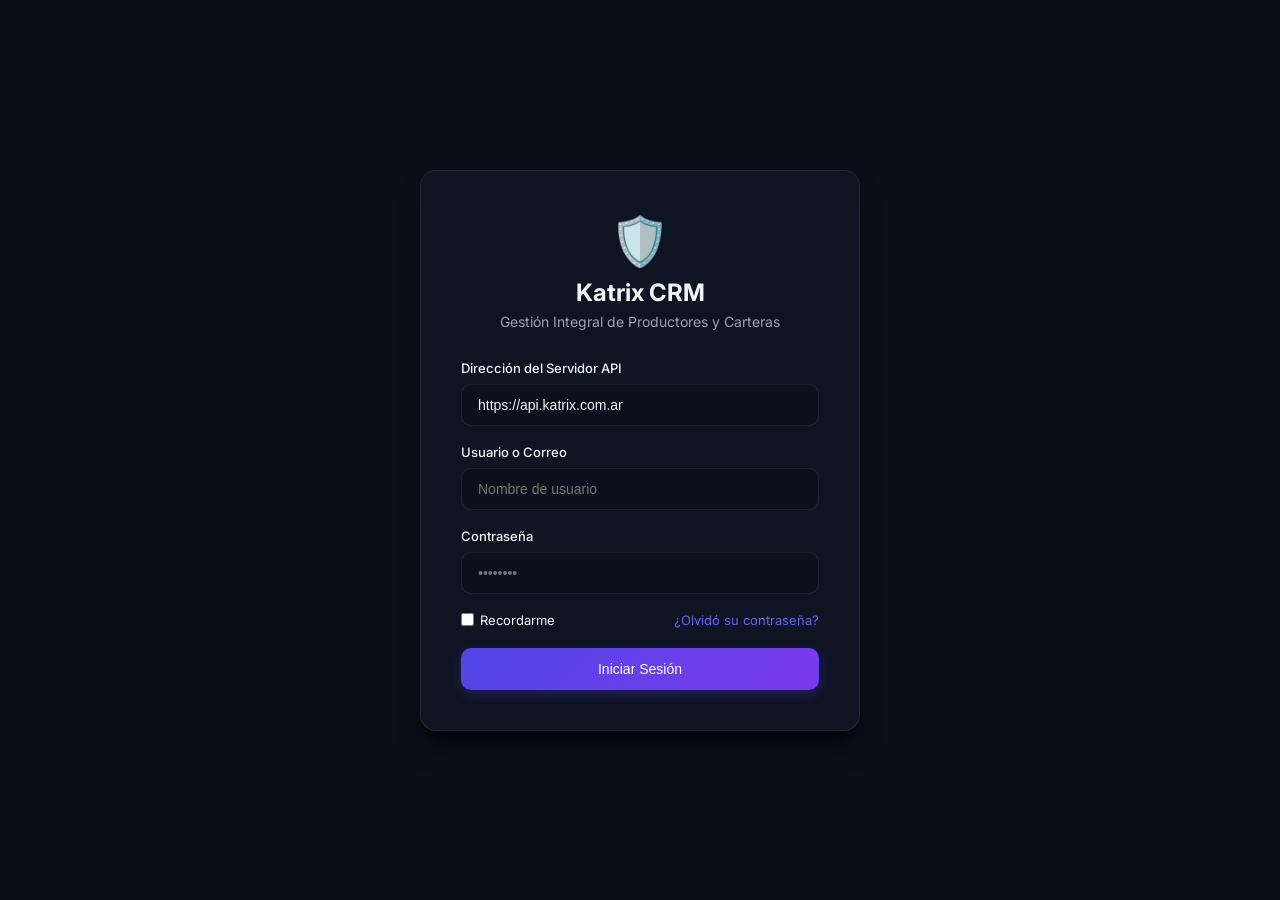
==== desktop-tauri/src/index.html @ 0bf295af "feat: migrate to Tauri v2 and fix select rendering and maintenance routes" ====
<!DOCTYPE html>
<html lang="es" data-theme="dark">
<head>
  <meta charset="UTF-8">
  <meta name="viewport" content="width=device-width, initial-scale=1.0">
  <title>Katrix ERP — CRM Seguros</title>
  <link rel="preconnect" href="https://fonts.googleapis.com">
  <link rel="preconnect" href="https://fonts.gstatic.com" crossorigin>
  <link href="https://fonts.googleapis.com/css2?family=Inter:wght@400;500;600;700&display=swap" rel="stylesheet">
  <script src="https://cdn.jsdelivr.net/npm/chart.js"></script>
  <link rel="stylesheet" href="style.css">
</head>
<body>

  <!-- Offline status bar -->
  <div id="offlineBar" class="offline-bar">
    ⚠️ Modo Offline Activo — Usando datos almacenados localmente.
  </div>

  <!-- Login Screen Overlay -->
  <div id="loginScreen" class="login-overlay">
    <div class="login-card">
      <div class="login-logo">🛡️</div>
      <h2 class="login-title">Katrix CRM</h2>
      <p class="login-subtitle">Gestión Integral de Productores y Carteras</p>
      
      <div class="form-group">
        <label>Dirección del Servidor API</label>
        <input type="text" id="apiBase" class="input-control" value="https://api.katrix.com.ar" placeholder="https://api.katrix.com.ar">
      </div>
      
      <div class="form-group">
        <label>Usuario o Correo</label>
        <input type="text" id="loginUser" class="input-control" placeholder="Nombre de usuario" autocomplete="username">
      </div>
      
      <div class="form-group">
        <label>Contraseña</label>
        <input type="password" id="loginPass" class="input-control" placeholder="••••••••" autocomplete="current-password">
      </div>
      
      <div style="margin-bottom: 20px; display: flex; justify-content: space-between; align-items: center; font-size: 13px;">
        <label style="display:flex; align-items:center; gap:6px; cursor:pointer;">
          <input type="checkbox" id="chkRememberMe"> Recordarme
        </label>
        <a href="#" id="btnForgotPassword" style="color:var(--accent-color); text-decoration:none;">¿Olvidó su contraseña?</a>
      </div>

      <button id="btnLogin" class="btn btn-primary" style="width: 100%;">Iniciar Sesión</button>
      <button id="btnBioLogin" class="btn btn-ghost" style="width: 100%; margin-top: 10px; display: none;">👤 Ingresar con Biometría</button>
      <div id="loginError" style="color:var(--danger-color); font-size:13px; margin-top:12px; display:none; background:var(--danger-bg); padding:10px; border-radius:var(--radius-sm);"></div>
    </div>
  </div>

  <!-- Main Application Container -->
  <div id="appContainer" class="app-container" style="display: none;">
    
    <!-- Navigation Sidebar -->
    <aside class="sidebar">
      <div class="brand">
        <div class="brand-icon">K</div>
        <div class="brand-name">Katrix CRM</div>
      </div>
      
      <nav class="nav-menu">
        <li class="nav-item active" data-view="viewSearch">
          <a href="#"><span class="nav-icon">🔍</span> Buscador PAS</a>
        </li>
        <li class="nav-item" data-view="viewCartera">
          <a href="#"><span class="nav-icon">📁</span> Cartera & Pólizas</a>
        </li>
        <li class="nav-item" data-view="viewMetrics">
          <a href="#"><span class="nav-icon">📊</span> Métricas & KPI</a>
        </li>
        <li class="nav-item" data-view="viewCommercial">
          <a href="#"><span class="nav-icon">📅</span> Plan Comercial</a>
        </li>
        <li class="nav-item" data-view="viewAdmin">
          <a href="#"><span class="nav-icon">⚙️</span> Administración</a>
        </li>
        <li class="nav-item" data-view="viewLicense">
          <a href="#"><span class="nav-icon">🔑</span> Licencia</a>
        </li>
      </nav>
      
      <div class="sidebar-footer">
        <button id="btnThemeToggle" class="btn btn-ghost btn-sm" style="width: 100%;">🌓 Alternar Tema</button>
        <div class="user-profile-summary">
          <div id="userAvatar" class="user-avatar">U</div>
          <div class="user-details">
            <span id="userNameSummary" class="user-name">Usuario</span>
            <span id="userRoleSummary" class="user-role">Agente</span>
          </div>
          <button id="btnLogout" class="btn btn-ghost btn-sm" style="margin-left: auto; padding: 6px;">🚪</button>
        </div>
      </div>
    </aside>

    <!-- Main Content Panel -->
    <main class="main-content">
      
      <!-- VIEW: BUSCADOR PAS -->
      <section id="viewSearch" class="page-view active">
        <div class="view-header">
          <div class="view-title">
            <h1>Buscador de Productores Asesores de Seguros</h1>
            <p>Búsquedas en base de datos local y consultas en tiempo real a la SSN.</p>
          </div>
          <button id="btnTriggerSSNSearch" class="btn btn-primary">🔍 Consultar SSN</button>
        </div>

        <div class="panel-card">
          <div class="search-controls">
            <input type="text" id="searchQuery" class="input-control" placeholder="Buscar por Nombre, Matrícula o Documento...">
            <select id="searchProvincia" class="input-control">
              <option value="">Todas las provincias</option>
              <option value="BUENOS AIRES">Buenos Aires</option>
              <option value="CAPITAL FEDERAL">Capital Federal</option>
              <option value="CORDOBA">Córdoba</option>
              <option value="SANTA FE">Santa Fe</option>
              <option value="MENDOZA">Mendoza</option>
            </select>
            <select id="searchEstado" class="input-control">
              <option value="">Todos los estados</option>
              <option value="Activo">Activo</option>
              <option value="Suspendido">Suspendido</option>
              <option value="Sin Contactar">Sin Contactar</option>
            </select>
            <button id="btnSearch" class="btn btn-primary">Buscar</button>
          </div>
        </div>

        <div class="panel-card">
          <div class="table-responsive">
            <table class="custom-table">
              <thead>
                <tr>
                  <th>Matrícula</th>
                  <th>Nombre Completo</th>
                  <th>Provincia</th>
                  <th>Localidad</th>
                  <th>Estado</th>
                  <th>Acciones</th>
                </tr>
              </thead>
              <tbody id="searchTableBody">
                <!-- Se rellena dinámicamente -->
              </tbody>
            </table>
          </div>
          
          <div class="pagination-container">
            <span id="searchPaginationInfo" style="font-size:13px; color:var(--text-muted);">Página 1 de 1</span>
            <div class="d-flex gap-10">
              <button id="btnPrevPage" class="page-btn" disabled>Anterior</button>
              <button id="btnNextPage" class="page-btn" disabled>Siguiente</button>
            </div>
          </div>
        </div>
      </section>

      <!-- VIEW: CARTERA & POLIZAS -->
      <section id="viewCartera" class="page-view">
        <div class="view-header">
          <div class="view-title">
            <h1>Cartera de Clientes & Pólizas</h1>
            <p>Monitoreo de pólizas emitidas, cobranzas y siniestros denunciados.</p>
          </div>
          <div class="d-flex gap-10">
            <button id="btnNewCliente" class="btn btn-secondary">+ Nuevo Cliente</button>
            <button id="btnNewPoliza" class="btn btn-primary">+ Nueva Póliza</button>
          </div>
        </div>

        <div class="stats-grid">
          <div class="stat-card">
            <div class="stat-icon">👥</div>
            <div class="stat-info">
              <span class="stat-label">Clientes Totales</span>
              <span id="statCarteraClientes" class="stat-value">0</span>
            </div>
          </div>
          <div class="stat-card">
            <div class="stat-icon">📄</div>
            <div class="stat-info">
              <span class="stat-label">Pólizas Activas</span>
              <span id="statCarteraPolizas" class="stat-value">0</span>
            </div>
          </div>
          <div class="stat-card">
            <div class="stat-icon">🔥</div>
            <div class="stat-info">
              <span class="stat-label">Siniestros Activos</span>
              <span id="statCarteraSiniestros" class="stat-value">0</span>
            </div>
          </div>
        </div>

        <div class="panel-card">
          <h3 class="mb-20">Listado de Pólizas Recientes</h3>
          <div class="table-responsive">
            <table class="custom-table">
              <thead>
                <tr>
                  <th>Nº Póliza</th>
                  <th>Cliente</th>
                  <th>Compañía</th>
                  <th>Ramo</th>
                  <th>Vence</th>
                  <th>Premio</th>
                  <th>Estado</th>
                </tr>
              </thead>
              <tbody id="carteraTableBody">
                <!-- Se rellena dinámicamente -->
              </tbody>
            </table>
          </div>
        </div>
      </section>

      <!-- VIEW: METRICAS & KPI -->
      <section id="viewMetrics" class="page-view">
        <div class="view-header">
          <div class="view-title">
            <h1>Métricas y Análisis de Rendimiento</h1>
            <p>Ratios de conversión, distribución de ramos y ranking de productores.</p>
          </div>
        </div>

        <div class="charts-grid">
          <div class="chart-card">
            <h3 class="mb-20">Distribución de Ramos de Seguro</h3>
            <canvas id="chartRamos" style="max-height: 280px;"></canvas>
          </div>
          <div class="chart-card">
            <h3 class="mb-20">Ranking de Productores Líderes</h3>
            <canvas id="chartProductores" style="max-height: 280px;"></canvas>
          </div>
        </div>

        <div class="panel-card">
          <h3>Métricas Generales ERP</h3>
          <div class="stats-grid mt-20" id="metricsErpContainer">
            <!-- Rellenado dinámicamente -->
          </div>
        </div>
      </section>

      <!-- VIEW: PLAN COMERCIAL -->
      <section id="viewCommercial" class="page-view">
        <div class="view-header">
          <div class="view-title">
            <h1>Plan Comercial y Visitas</h1>
            <p>Cronograma de actividades comerciales y visitas de fidelización.</p>
          </div>
          <button id="btnNewVisita" class="btn btn-primary">+ Programar Visita</button>
        </div>

        <div class="panel-card">
          <div class="table-responsive">
            <table class="custom-table">
              <thead>
                <tr>
                  <th>Productor / PAS</th>
                  <th>Fecha Programada</th>
                  <th>Propósito</th>
                  <th>Estado</th>
                  <th>Notas</th>
                  <th>Acciones</th>
                </tr>
              </thead>
              <tbody id="visitasTableBody">
                <!-- Se rellena dinámicamente -->
              </tbody>
            </table>
          </div>
        </div>
      </section>

      <!-- VIEW: ADMINISTRACION -->
      <section id="viewAdmin" class="page-view">
        <div class="view-header">
          <div class="view-title">
            <h1>Panel Administrativo</h1>
            <p>Configuración de usuarios, gestión de base de datos e importación de padrones.</p>
          </div>
        </div>

        <div class="charts-grid">
          <!-- User creation / list -->
          <div class="panel-card">
            <h3 class="mb-20">Usuarios del Sistema</h3>
            <div class="table-responsive mb-20">
              <table class="custom-table" style="font-size:12px;">
                <thead>
                  <tr>
                    <th>Usuario</th>
                    <th>Email</th>
                    <th>Rol</th>
                    <th>Acción</th>
                  </tr>
                </thead>
                <tbody id="adminUsersTableBody">
                  <!-- Se llena dinámicamente -->
                </tbody>
              </table>
            </div>
            
            <button id="btnCreateUser" class="btn btn-secondary btn-sm">+ Registrar Usuario</button>
          </div>

          <!-- DB tools & imports -->
          <div class="panel-card">
            <h3 class="mb-20">Acciones de Datos</h3>
            <div class="form-group">
              <label>Importar Padrón de Productores (Excel / CSV)</label>
              <input type="file" id="btnImportExcel" class="input-control" accept=".xlsx, .xls, .csv">
            </div>
            <div class="d-flex gap-10 mt-20">
              <button id="btnCleanDb" class="btn btn-danger btn-sm">Limpiar DB SQLite</button>
              <button id="btnBackupDb" class="btn btn-ghost btn-sm">Descargar Backup</button>
            </div>
          </div>
        </div>
      </section>

      <!-- VIEW: LICENCIA -->
      <section id="viewLicense" class="page-view">
        <div class="view-header">
          <div class="view-title">
            <h1>Estado del Licenciamiento</h1>
            <p>Detalles sobre la clave de activación de hardware y vencimiento.</p>
          </div>
        </div>

        <div class="panel-card" style="max-width: 600px;">
          <div class="form-group">
            <label>Clave de Licencia Actual</label>
            <input type="text" id="licenseKeyInput" class="input-control" readonly>
          </div>
          <div class="form-row">
            <div class="form-group">
              <label>Cliente</label>
              <input type="text" id="licenseClientInput" class="input-control" readonly>
            </div>
            <div class="form-group">
              <label>Fecha de Expiración</label>
              <input type="text" id="licenseExpirationInput" class="input-control" readonly>
            </div>
          </div>
          <div class="form-row">
            <div class="form-group">
              <label>Límite Dispositivos</label>
              <input type="text" id="licenseLimitInput" class="input-control" readonly>
            </div>
            <div class="form-group">
              <label>Estado en Servidor</label>
              <div id="licenseStatusBadge" style="margin-top:6px;">
                <span class="badge badge-success">Activa</span>
              </div>
            </div>
          </div>
          
          <button id="btnForceLicenseCheck" class="btn btn-primary mt-20">Refrescar Licencia Online</button>
        </div>
      </section>

    </main>
  </div>

  <!-- MODAL BACKDROP: CAPTCHA SOLVER -->
  <div id="modalCaptcha" class="modal-backdrop">
    <div class="modal-content" style="max-width: 400px;">
      <div class="modal-header">
        <h3 class="modal-title">Resolver CAPTCHA SSN</h3>
        <button class="modal-close" onclick="closeModal('modalCaptcha')">×</button>
      </div>
      <div class="text-center mb-20">
        <p style="font-size: 13px; color: var(--text-muted); margin-bottom: 12px;">Por favor, digite las letras de la imagen para realizar la consulta en la SSN.</p>
        <div id="captchaImgContainer" style="background:#fff; padding:10px; border-radius:var(--radius-md); display:inline-block; border:1px solid var(--border-color);">
          <img id="captchaImg" src="" alt="Cargando Captcha..." style="height: 60px; min-width: 150px; display:block;">
        </div>
        <button id="btnReloadCaptcha" class="btn btn-ghost btn-sm" style="margin-top:8px;">🔄 Recargar</button>
      </div>
      <div class="form-group">
        <label>Texto del Captcha</label>
        <input type="text" id="captchaText" class="input-control" placeholder="Ej. A8B3" style="text-align: center; font-size:18px; font-weight:700; text-transform:uppercase; letter-spacing:3px;">
      </div>
      <div class="modal-footer">
        <button class="btn btn-secondary" onclick="closeModal('modalCaptcha')">Cancelar</button>
        <button id="btnSubmitCaptcha" class="btn btn-primary">Resolver & Consultar</button>
      </div>
    </div>
  </div>

  <!-- MODAL BACKDROP: PRODUCER DETAIL -->
  <div id="modalProducerDetail" class="modal-backdrop">
    <div class="modal-content">
      <div class="modal-header">
        <h3 id="detailProducerName" class="modal-title">Ficha del Productor</h3>
        <button class="modal-close" onclick="closeModal('modalProducerDetail')">×</button>
      </div>
      
      <div class="form-row">
        <div class="form-group">
          <label>Matrícula</label>
          <input type="text" id="detailMatricula" class="input-control" readonly>
        </div>
        <div class="form-group">
          <label>Documento</label>
          <input type="text" id="detailDocumento" class="input-control" readonly>
        </div>
      </div>

      <div class="form-row">
        <div class="form-group">
          <label>Provincia</label>
          <input type="text" id="detailProvincia" class="input-control" readonly>
        </div>
        <div class="form-group">
          <label>Localidad</label>
          <input type="text" id="detailLocalidad" class="input-control" readonly>
        </div>
      </div>

      <div class="form-group">
        <label>Compañías Aseguradoras Vinculadas (Separadas por comas)</label>
        <input type="text" id="detailCompanias" class="input-control" placeholder="Sancor, Allianz, Rivadavia...">
      </div>

      <div class="form-group">
        <label>Estado de Gestión Comercial</label>
        <select id="detailEstadoGestion" class="input-control">
          <option value="Sin Contactar">Sin Contactar</option>
          <option value="Contactado">Contactado</option>
          <option value="Interesado">Interesado</option>
          <option value="Activo">Activo</option>
          <option value="Suspendido">Suspendido</option>
        </select>
      </div>

      <div class="form-group">
        <label>Notas de Contacto y Observaciones</label>
        <textarea id="detailObservaciones" class="input-control" rows="4" placeholder="Registrar llamadas, propuestas comerciales y correos..."></textarea>
      </div>

      <div class="modal-footer">
        <button class="btn btn-secondary" onclick="closeModal('modalProducerDetail')">Cerrar</button>
        <button id="btnSaveProducerChanges" class="btn btn-primary">Guardar Cambios</button>
      </div>
    </div>
  </div>

  <!-- MODAL BACKDROP: SCHEDULER VISITA -->
  <div id="modalVisitaForm" class="modal-backdrop">
    <div class="modal-content" style="max-width: 450px;">
      <div class="modal-header">
        <h3 class="modal-title">Programar Visita Comercial</h3>
        <button class="modal-close" onclick="closeModal('modalVisitaForm')">×</button>
      </div>
      
      <div class="form-group">
        <label>Nombre del Productor (PAS)</label>
        <input type="text" id="visitaPasNombre" class="input-control" placeholder="Nombre completo">
      </div>

      <div class="form-group">
        <label>Fecha de la Visita</label>
        <input type="date" id="visitaFecha" class="input-control">
      </div>

      <div class="form-group">
        <label>Propósito de la Visita</label>
        <input type="text" id="visitaProposito" class="input-control" placeholder="Ej. Presentar multitarificador">
      </div>

      <div class="form-group">
        <label>Notas Iniciales</label>
        <textarea id="visitaNotas" class="input-control" rows="3" placeholder="Detalles de la reunión..."></textarea>
      </div>

      <div class="modal-footer">
        <button class="btn btn-secondary" onclick="closeModal('modalVisitaForm')">Cancelar</button>
        <button id="btnSaveVisita" class="btn btn-primary">Guardar Programación</button>
      </div>
    </div>
  </div>

  <!-- MODAL BACKDROP: REGISTER USER -->
  <div id="modalUserForm" class="modal-backdrop">
    <div class="modal-content" style="max-width: 420px;">
      <div class="modal-header">
        <h3 class="modal-title">Crear Usuario del Sistema</h3>
        <button class="modal-close" onclick="closeModal('modalUserForm')">×</button>
      </div>

      <div class="form-group">
        <label>Nombre de Usuario</label>
        <input type="text" id="userFormUsername" class="input-control" placeholder="Ej. ricardopas">
      </div>

      <div class="form-group">
        <label>Correo Electrónico</label>
        <input type="email" id="userFormEmail" class="input-control" placeholder="correo@empresa.com">
      </div>

      <div class="form-group">
        <label>Contraseña</label>
        <input type="password" id="userFormPassword" class="input-control" placeholder="••••••••">
      </div>

      <div class="form-group">
        <label>Rol de Usuario</label>
        <select id="userFormRole" class="input-control">
          <option value="agente">Agente / Vendedor</option>
          <option value="admin">Administrador</option>
        </select>
      </div>

      <div class="modal-footer">
        <button class="btn btn-secondary" onclick="closeModal('modalUserForm')">Cancelar</button>
        <button id="btnSaveSystemUser" class="btn btn-primary">Crear Usuario</button>
      </div>
    </div>
  </div>

  <!-- Toast Notification banner -->
  <div id="toastBanner" class="toast-banner">
    <span id="toastMessage">Notificación</span>
  </div>

  <script src="app.js"></script>
</body>
</html>
---- desktop-tauri/src/style.css ----
:root {
  /* Dark Theme Design Tokens */
  --bg-color: #0b0f19;
  --surface-color: rgba(17, 24, 39, 0.7);
  --surface-hover: rgba(31, 41, 55, 0.8);
  --border-color: rgba(255, 255, 255, 0.08);
  --text-color: #f3f4f6;
  --text-muted: #9ca3af;
  
  --primary-gradient: linear-gradient(135deg, #4f46e5, #7c3aed);
  --primary-hover: linear-gradient(135deg, #5f55f2, #8b4cf0);
  --accent-color: #6366f1;
  --accent-light: rgba(99, 102, 241, 0.15);
  
  --success-color: #10b981;
  --success-bg: rgba(16, 185, 129, 0.12);
  --warning-color: #f59e0b;
  --warning-bg: rgba(245, 158, 11, 0.12);
  --danger-color: #ef4444;
  --danger-bg: rgba(239, 68, 68, 0.12);
  --info-color: #3b82f6;
  --info-bg: rgba(59, 130, 246, 0.12);
  
  --radius-lg: 16px;
  --radius-md: 10px;
  --radius-sm: 6px;
  --glass-blur: blur(16px);
  --shadow-lg: 0 20px 25px -5px rgba(0, 0, 0, 0.5), 0 10px 10px -5px rgba(0, 0, 0, 0.5);
  --shadow-sm: 0 4px 6px -1px rgba(0, 0, 0, 0.1);
  --transition: all 0.25s cubic-bezier(0.4, 0, 0.2, 1);
}

[data-theme="light"] {
  /* Light Theme Design Tokens */
  --bg-color: #f3f4f6;
  --surface-color: rgba(255, 255, 255, 0.85);
  --surface-hover: rgba(243, 244, 246, 0.95);
  --border-color: rgba(0, 0, 0, 0.08);
  --text-color: #111827;
  --text-muted: #6b7280;
  
  --primary-gradient: linear-gradient(135deg, #4f46e5, #4338ca);
  --primary-hover: linear-gradient(135deg, #4338ca, #3730a3);
  --accent-color: #4f46e5;
  --accent-light: rgba(79, 70, 229, 0.1);
  
  --success-bg: #dcfce7;
  --warning-bg: #fef3c7;
  --danger-bg: #fee2e2;
  --info-bg: #dbeafe;
  
  --shadow-lg: 0 20px 25px -5px rgba(0, 0, 0, 0.1), 0 10px 10px -5px rgba(0, 0, 0, 0.04);
}

* {
  box-sizing: border-box;
  margin: 0;
  padding: 0;
}

body {
  font-family: 'Inter', -apple-system, BlinkMacSystemFont, "Segoe UI", Roboto, sans-serif;
  background-color: var(--bg-color);
  color: var(--text-color);
  min-height: 100vh;
  display: flex;
  overflow-x: hidden;
  transition: background-color 0.3s ease;
}

/* Scrollbar Styling */
::-webkit-scrollbar {
  width: 8px;
  height: 8px;
}
::-webkit-scrollbar-track {
  background: transparent;
}
::-webkit-scrollbar-thumb {
  background: var(--border-color);
  border-radius: var(--radius-sm);
}
::-webkit-scrollbar-thumb:hover {
  background: var(--text-muted);
}

/* Layout Grid */
.app-container {
  display: flex;
  width: 100vw;
  height: 100vh;
  position: relative;
}

/* Sidebar styling */
.sidebar {
  width: 260px;
  background: var(--surface-color);
  border-right: 1px solid var(--border-color);
  backdrop-filter: var(--glass-blur);
  -webkit-backdrop-filter: var(--glass-blur);
  display: flex;
  flex-direction: column;
  padding: 24px 16px;
  transition: var(--transition);
  z-index: 10;
  flex-shrink: 0;
}

.brand {
  display: flex;
  align-items: center;
  gap: 12px;
  margin-bottom: 32px;
  padding-left: 8px;
}

.brand-icon {
  width: 32px;
  height: 32px;
  background: var(--primary-gradient);
  border-radius: var(--radius-md);
  display: flex;
  align-items: center;
  justify-content: center;
  color: white;
  font-weight: 700;
  font-size: 18px;
  box-shadow: 0 4px 10px rgba(79, 70, 229, 0.4);
}

.brand-name {
  font-weight: 700;
  font-size: 20px;
  letter-spacing: -0.5px;
  background: var(--primary-gradient);
  -webkit-background-clip: text;
  -webkit-text-fill-color: transparent;
}

.nav-menu {
  list-style: none;
  display: flex;
  flex-direction: column;
  gap: 6px;
  flex: 1;
}

.nav-item a {
  display: flex;
  align-items: center;
  gap: 12px;
  color: var(--text-muted);
  text-decoration: none;
  padding: 12px 16px;
  border-radius: var(--radius-md);
  font-weight: 500;
  font-size: 14px;
  transition: var(--transition);
}

.nav-item a:hover, .nav-item.active a {
  color: var(--text-color);
  background: var(--accent-light);
}

.nav-item.active a {
  border-left: 3px solid var(--accent-color);
  border-top-left-radius: 0;
  border-bottom-left-radius: 0;
  font-weight: 600;
}

.nav-icon {
  font-size: 18px;
}

.sidebar-footer {
  margin-top: auto;
  border-top: 1px solid var(--border-color);
  padding-top: 16px;
  display: flex;
  flex-direction: column;
  gap: 12px;
}

.user-profile-summary {
  display: flex;
  align-items: center;
  gap: 10px;
  padding: 6px;
}

.user-avatar {
  width: 36px;
  height: 36px;
  border-radius: 50%;
  background: var(--border-color);
  display: flex;
  align-items: center;
  justify-content: center;
  font-weight: 600;
  font-size: 14px;
  color: var(--accent-color);
  border: 2px solid var(--accent-color);
}

.user-details {
  display: flex;
  flex-direction: column;
  overflow: hidden;
}

.user-name {
  font-size: 13px;
  font-weight: 600;
  white-space: nowrap;
  text-overflow: ellipsis;
  overflow: hidden;
}

.user-role {
  font-size: 11px;
  color: var(--text-muted);
}

/* Main Content Area */
.main-content {
  flex: 1;
  display: flex;
  flex-direction: column;
  overflow-y: auto;
  padding: 30px 40px;
  position: relative;
}

/* Page views */
.page-view {
  display: none;
  animation: fadeIn 0.3s ease;
}

.page-view.active {
  display: block;
}

@keyframes fadeIn {
  from { opacity: 0; transform: translateY(8px); }
  to { opacity: 1; transform: translateY(0); }
}

/* Headers */
.view-header {
  display: flex;
  justify-content: space-between;
  align-items: center;
  margin-bottom: 28px;
}

.view-title h1 {
  font-size: 26px;
  font-weight: 700;
  letter-spacing: -0.5px;
}

.view-title p {
  color: var(--text-muted);
  font-size: 14px;
  margin-top: 4px;
}

/* Cards & Panels */
.panel-card {
  background: var(--surface-color);
  border: 1px solid var(--border-color);
  border-radius: var(--radius-lg);
  padding: 24px;
  backdrop-filter: var(--glass-blur);
  -webkit-backdrop-filter: var(--glass-blur);
  box-shadow: var(--shadow-lg);
  margin-bottom: 24px;
}

/* Forms & Inputs */
.form-group {
  margin-bottom: 18px;
}

.form-group label {
  display: block;
  font-size: 13px;
  font-weight: 500;
  color: var(--text-color);
  margin-bottom: 8px;
}

.input-control {
  width: 100%;
  background: rgba(0, 0, 0, 0.15);
  border: 1px solid var(--border-color);
  color: var(--text-color);
  padding: 12px 16px;
  border-radius: var(--radius-md);
  font-size: 14px;
  outline: none;
  transition: var(--transition);
}

[data-theme="light"] .input-control {
  background: rgba(0, 0, 0, 0.03);
}

.input-control:focus {
  border-color: var(--accent-color);
  box-shadow: 0 0 0 3px rgba(99, 102, 241, 0.25);
}

select.input-control {
  appearance: none;
  -webkit-appearance: none;
  -moz-appearance: none;
  background-image: url("data:image/svg+xml;charset=UTF-8,%3Csvg xmlns='http://www.w3.org/2000/svg' viewBox='0 0 24 24' fill='none' stroke='%23f3f4f6' stroke-width='2' stroke-linecap='round' stroke-linejoin='round'%3E%3Cpolyline points='6 9 12 15 18 9'%3E%3C/polyline%3E%3C/svg%3E");
  background-repeat: no-repeat;
  background-position: right 16px center;
  background-size: 16px;
  padding-right: 40px;
  cursor: pointer;
}

[data-theme="light"] select.input-control {
  background-image: url("data:image/svg+xml;charset=UTF-8,%3Csvg xmlns='http://www.w3.org/2000/svg' viewBox='0 0 24 24' fill='none' stroke='%23111827' stroke-width='2' stroke-linecap='round' stroke-linejoin='round'%3E%3Cpolyline points='6 9 12 15 18 9'%3E%3C/polyline%3E%3C/svg%3E");
}

select.input-control option {
  background-color: #111827;
  color: #f3f4f6;
}

[data-theme="light"] select.input-control option {
  background-color: #ffffff;
  color: #111827;
}


.form-row {
  display: grid;
  grid-template-columns: repeat(auto-fit, minmax(200px, 1fr));
  gap: 16px;
}

/* Buttons */
.btn {
  display: inline-flex;
  align-items: center;
  justify-content: center;
  gap: 8px;
  padding: 12px 20px;
  border-radius: var(--radius-md);
  font-size: 14px;
  font-weight: 500;
  cursor: pointer;
  border: 1px solid transparent;
  transition: var(--transition);
  outline: none;
  white-space: nowrap;
}

.btn:active {
  transform: scale(0.97);
}

.btn-primary {
  background: var(--primary-gradient);
  color: white;
  box-shadow: 0 4px 12px rgba(79, 70, 229, 0.3);
}

.btn-primary:hover {
  background: var(--primary-hover);
  box-shadow: 0 6px 16px rgba(79, 70, 229, 0.45);
}

.btn-secondary {
  background: var(--border-color);
  color: var(--text-color);
  border-color: var(--border-color);
}

.btn-secondary:hover {
  background: var(--surface-hover);
}

.btn-ghost {
  background: transparent;
  color: var(--text-color);
  border-color: var(--border-color);
}

.btn-ghost:hover {
  background: var(--accent-light);
  color: var(--accent-color);
}

.btn-danger {
  background: var(--danger-bg);
  color: var(--danger-color);
  border-color: rgba(239, 68, 68, 0.2);
}

.btn-danger:hover {
  background: var(--danger-color);
  color: white;
}

.btn-success {
  background: var(--success-bg);
  color: var(--success-color);
  border-color: rgba(16, 185, 129, 0.2);
}

.btn-success:hover {
  background: var(--success-color);
  color: white;
}

.btn-sm {
  padding: 8px 14px;
  font-size: 12px;
  border-radius: var(--radius-sm);
}

/* Tables */
.table-responsive {
  width: 100%;
  overflow-x: auto;
  border-radius: var(--radius-md);
  border: 1px solid var(--border-color);
}

.custom-table {
  width: 100%;
  border-collapse: collapse;
  text-align: left;
  font-size: 14px;
}

.custom-table th {
  background: rgba(0, 0, 0, 0.1);
  padding: 14px 16px;
  font-weight: 600;
  color: var(--text-muted);
  font-size: 12px;
  text-transform: uppercase;
  letter-spacing: 0.5px;
  border-bottom: 1px solid var(--border-color);
}

[data-theme="light"] .custom-table th {
  background: rgba(0, 0, 0, 0.02);
}

.custom-table td {
  padding: 14px 16px;
  border-bottom: 1px solid var(--border-color);
  vertical-align: middle;
}

.custom-table tbody tr:hover {
  background: var(--surface-hover);
}

.custom-table tbody tr:last-child td {
  border-bottom: none;
}

/* Badges */
.badge {
  display: inline-flex;
  padding: 4px 10px;
  border-radius: 20px;
  font-size: 11px;
  font-weight: 600;
  letter-spacing: 0.2px;
}

.badge-success { color: var(--success-color); background: var(--success-bg); }
.badge-warning { color: var(--warning-color); background: var(--warning-bg); }
.badge-danger { color: var(--danger-color); background: var(--danger-bg); }
.badge-info { color: var(--info-color); background: var(--info-bg); }

/* Stats grid */
.stats-grid {
  display: grid;
  grid-template-columns: repeat(auto-fit, minmax(220px, 1fr));
  gap: 20px;
  margin-bottom: 24px;
}

.stat-card {
  background: var(--surface-color);
  border: 1px solid var(--border-color);
  border-radius: var(--radius-lg);
  padding: 20px;
  display: flex;
  align-items: center;
  gap: 16px;
  box-shadow: var(--shadow-sm);
  transition: var(--transition);
}

.stat-card:hover {
  transform: translateY(-2px);
  box-shadow: var(--shadow-lg);
}

.stat-icon {
  width: 48px;
  height: 48px;
  border-radius: var(--radius-md);
  background: var(--accent-light);
  display: flex;
  align-items: center;
  justify-content: center;
  font-size: 22px;
  color: var(--accent-color);
  flex-shrink: 0;
}

.stat-info {
  display: flex;
  flex-direction: column;
}

.stat-label {
  font-size: 12px;
  color: var(--text-muted);
  text-transform: uppercase;
  font-weight: 500;
  letter-spacing: 0.5px;
}

.stat-value {
  font-size: 24px;
  font-weight: 700;
  margin-top: 2px;
}

/* Login screen overlay */
.login-overlay {
  position: fixed;
  inset: 0;
  background-color: var(--bg-color);
  z-index: 100;
  display: flex;
  align-items: center;
  justify-content: center;
  padding: 20px;
}

.login-card {
  width: 100%;
  max-width: 440px;
  background: var(--surface-color);
  border: 1px solid var(--border-color);
  border-radius: var(--radius-lg);
  padding: 40px;
  box-shadow: var(--shadow-lg);
  backdrop-filter: var(--glass-blur);
  -webkit-backdrop-filter: var(--glass-blur);
}

.login-logo {
  font-size: 48px;
  text-align: center;
  margin-bottom: 8px;
}

.login-title {
  font-size: 24px;
  font-weight: 700;
  text-align: center;
  margin-bottom: 6px;
}

.login-subtitle {
  font-size: 14px;
  color: var(--text-muted);
  text-align: center;
  margin-bottom: 30px;
}

/* Modals */
.modal-backdrop {
  position: fixed;
  inset: 0;
  background: rgba(0, 0, 0, 0.6);
  backdrop-filter: blur(8px);
  -webkit-backdrop-filter: blur(8px);
  z-index: 50;
  display: none;
  align-items: center;
  justify-content: center;
  padding: 20px;
}

.modal-content {
  width: 100%;
  max-width: 600px;
  background: var(--surface-color);
  border: 1px solid var(--border-color);
  border-radius: var(--radius-lg);
  padding: 30px;
  box-shadow: var(--shadow-lg);
  max-height: 90vh;
  overflow-y: auto;
  position: relative;
}

.modal-header {
  display: flex;
  justify-content: space-between;
  align-items: center;
  margin-bottom: 20px;
}

.modal-title {
  font-size: 20px;
  font-weight: 700;
}

.modal-close {
  background: transparent;
  border: none;
  font-size: 20px;
  color: var(--text-muted);
  cursor: pointer;
}

.modal-close:hover {
  color: var(--text-color);
}

.modal-footer {
  display: flex;
  justify-content: flex-end;
  gap: 12px;
  margin-top: 24px;
}

/* Charts layout */
.charts-grid {
  display: grid;
  grid-template-columns: 1fr 1fr;
  gap: 20px;
  margin-bottom: 24px;
}

@media (max-width: 992px) {
  .charts-grid {
    grid-template-columns: 1fr;
  }
}

.chart-card {
  background: var(--surface-color);
  border: 1px solid var(--border-color);
  border-radius: var(--radius-lg);
  padding: 20px;
  box-shadow: var(--shadow-sm);
}

/* Utility classes */
.flex-between {
  display: flex;
  justify-content: space-between;
  align-items: center;
}

.gap-10 {
  gap: 10px;
}

.d-flex {
  display: flex;
}

.mt-20 {
  margin-top: 20px;
}

.mb-20 {
  margin-bottom: 20px;
}

.text-center {
  text-align: center;
}

/* Search bar details */
.search-controls {
  display: grid;
  grid-template-columns: 2fr 1fr 1fr auto;
  gap: 12px;
  align-items: center;
}

@media (max-width: 768px) {
  .search-controls {
    grid-template-columns: 1fr;
  }
}

/* Pagination */
.pagination-container {
  display: flex;
  justify-content: space-between;
  align-items: center;
  margin-top: 20px;
}

.page-btn {
  padding: 6px 12px;
  background: var(--surface-hover);
  border: 1px solid var(--border-color);
  border-radius: var(--radius-sm);
  color: var(--text-color);
  cursor: pointer;
}

.page-btn:disabled {
  opacity: 0.5;
  cursor: not-allowed;
}

/* Loading animations */
.skeleton-row {
  height: 20px;
  background: var(--border-color);
  border-radius: var(--radius-sm);
  margin-bottom: 12px;
  animation: pulse 1.5s infinite ease-in-out;
}

@keyframes pulse {
  0% { opacity: 0.6; }
  50% { opacity: 0.3; }
  100% { opacity: 0.6; }
}

/* Notification banner */
.toast-banner {
  position: fixed;
  bottom: 24px;
  right: 24px;
  padding: 16px 24px;
  background: var(--surface-color);
  border: 1px solid var(--border-color);
  border-radius: var(--radius-md);
  box-shadow: var(--shadow-lg);
  z-index: 200;
  display: none;
  animation: slideUp 0.3s ease;
}

@keyframes slideUp {
  from { transform: translateY(50px); opacity: 0; }
  to { transform: translateY(0); opacity: 1; }
}

/* Offline mode indicator */
.offline-bar {
  background: var(--warning-bg);
  color: var(--warning-color);
  text-align: center;
  padding: 6px;
  font-size: 12px;
  font-weight: 600;
  border-bottom: 1px solid rgba(245, 158, 11, 0.2);
  display: none;
}
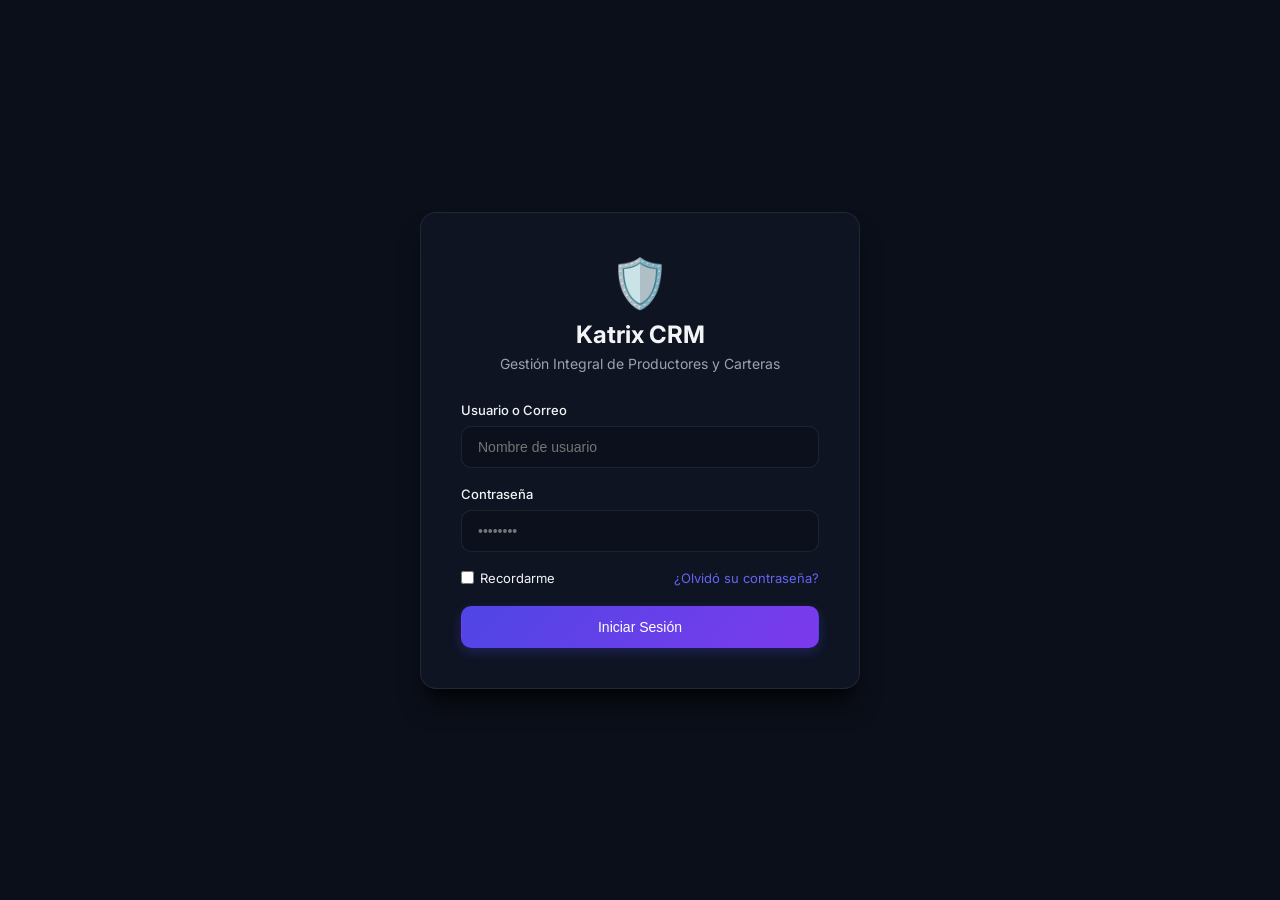
==== commit fa75cb34: "style: hide API Server input on login screen" ====
--- a/desktop-tauri/src/index.html
+++ b/desktop-tauri/src/index.html
@@ -24,7 +24,7 @@
       <h2 class="login-title">Katrix CRM</h2>
       <p class="login-subtitle">Gestión Integral de Productores y Carteras</p>
       
-      <div class="form-group">
+      <div class="form-group" style="display: none;">
         <label>Dirección del Servidor API</label>
         <input type="text" id="apiBase" class="input-control" value="https://api.katrix.com.ar" placeholder="https://api.katrix.com.ar">
       </div>
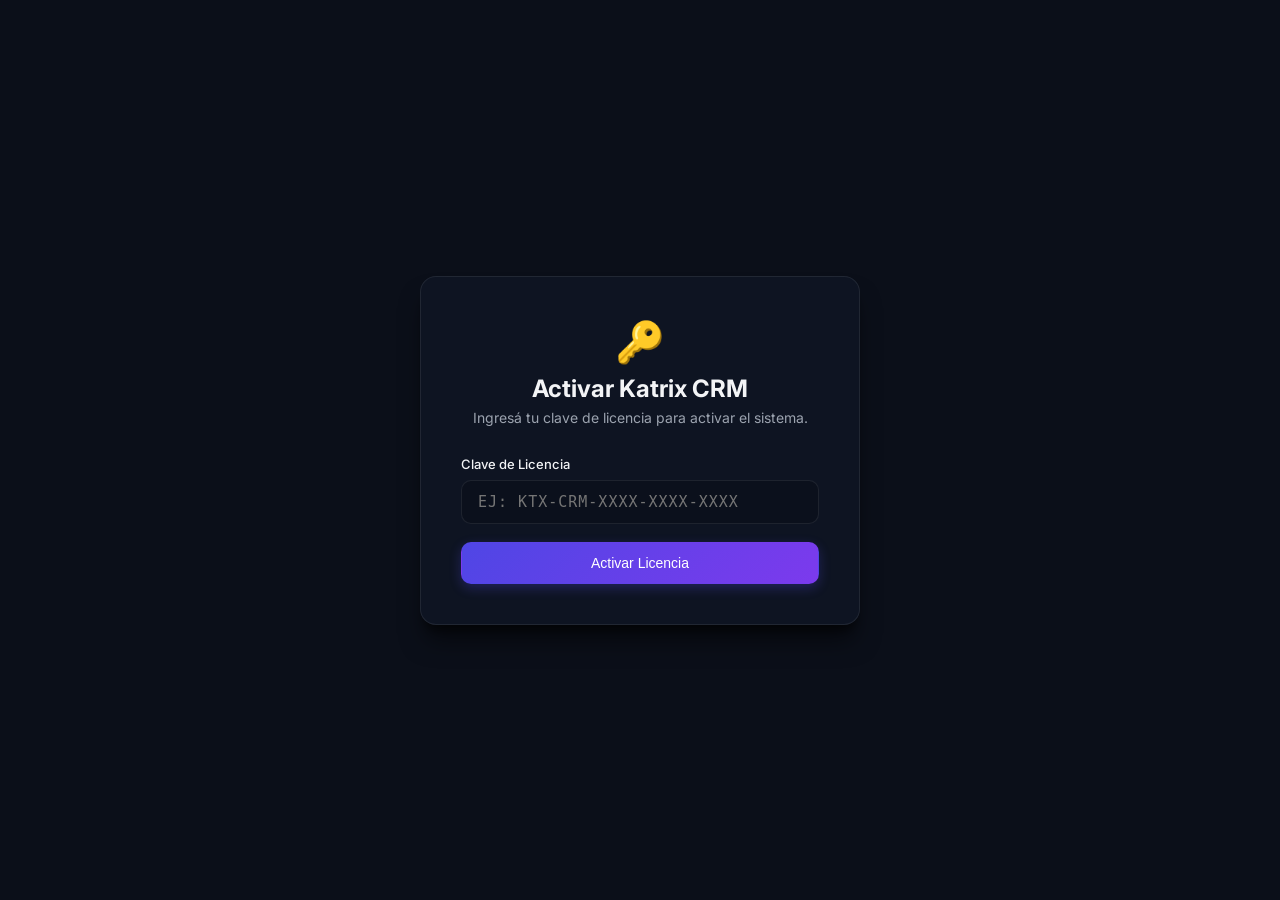
==== commit 6b0ed2c1: "feat: add real license validation flow — activation screen + loadLicenseData() wired to /licencias/v" ====
--- a/desktop-tauri/src/index.html
+++ b/desktop-tauri/src/index.html
@@ -15,6 +15,26 @@
   <!-- Offline status bar -->
   <div id="offlineBar" class="offline-bar">
     ⚠️ Modo Offline Activo — Usando datos almacenados localmente.
+  </div>
+
+
+  <!-- License Activation Screen -->
+  <div id="licenseScreen" class="login-overlay" style="display:none;">
+    <div class="login-card">
+      <div class="login-logo" style="font-size:2.5rem;">🔑</div>
+      <h2 class="login-title">Activar Katrix CRM</h2>
+      <p class="login-subtitle">Ingresá tu clave de licencia para activar el sistema.</p>
+
+      <div class="form-group">
+        <label>Clave de Licencia</label>
+        <input type="text" id="licenseActivateInput" class="input-control"
+          placeholder="Ej: KTX-CRM-XXXX-XXXX-XXXX"
+          style="text-transform:uppercase; letter-spacing:1px; font-family:monospace; font-size:15px;">
+      </div>
+
+      <button id="btnActivateLicense" class="btn btn-primary" style="width:100%;">Activar Licencia</button>
+      <div id="licenseActivateError" style="color:var(--danger-color); font-size:13px; margin-top:12px; display:none; background:var(--danger-bg); padding:10px; border-radius:var(--radius-sm);"></div>
+    </div>
   </div>
 
   <!-- Login Screen Overlay -->
@@ -76,7 +96,10 @@
           <a href="#"><span class="nav-icon">📅</span> Plan Comercial</a>
         </li>
         <li class="nav-item" data-view="viewAdmin">
-          <a href="#"><span class="nav-icon">⚙️</span> Administración</a>
+          <a href="#"><span class="nav-icon">🛠️</span> Administración</a>
+        </li>
+        <li class="nav-item" data-view="viewConfig" style="display: none;">
+          <a href="#"><span class="nav-icon">⚙️</span> Configuración</a>
         </li>
         <li class="nav-item" data-view="viewLicense">
           <a href="#"><span class="nav-icon">🔑</span> Licencia</a>
@@ -325,6 +348,95 @@
         </div>
       </section>
 
+      <!-- VIEW: CONFIGURACION -->
+      <section id="viewConfig" class="page-view">
+        <div class="view-header">
+          <div class="view-title">
+            <h1>Configuración del Sistema</h1>
+            <p>Control operacional de funcionalidades y accesos para administradores de oficina.</p>
+          </div>
+        </div>
+
+        <div class="panel-card" style="max-width: 800px;">
+          <h3 class="mb-20">Habilitar / Deshabilitar Funcionalidades</h3>
+          <div class="settings-list">
+            
+            <!-- Buscador SSN -->
+            <div class="settings-item">
+              <div class="settings-info">
+                <span class="settings-title">Buscador SSN en Tiempo Real</span>
+                <span class="settings-desc">Permite a los usuarios realizar consultas directas y captcha al padrón de la SSN.</span>
+              </div>
+              <label class="switch-control">
+                <input type="checkbox" id="cfg_permitir_busqueda_ssn">
+                <span class="switch-slider"></span>
+              </label>
+            </div>
+
+            <!-- Importacion Excel/CSV -->
+            <div class="settings-item">
+              <div class="settings-info">
+                <span class="settings-title">Importación de Padrones</span>
+                <span class="settings-desc">Habilita la opción de subir archivos Excel y CSV para la actualización masiva.</span>
+              </div>
+              <label class="switch-control">
+                <input type="checkbox" id="cfg_permitir_importacion_excel">
+                <span class="switch-slider"></span>
+              </label>
+            </div>
+
+            <!-- Limpiar DB -->
+            <div class="settings-item">
+              <div class="settings-info">
+                <span class="settings-title">Vaciado de Base de Datos</span>
+                <span class="settings-desc">Habilita el botón de limpieza y vaciado de la base de datos de productores en Administración.</span>
+              </div>
+              <label class="switch-control">
+                <input type="checkbox" id="cfg_permitir_vaciar_db">
+                <span class="switch-slider"></span>
+              </label>
+            </div>
+
+            <!-- Cartera y Polizas -->
+            <div class="settings-item">
+              <div class="settings-info">
+                <span class="settings-title">Módulo de Cartera & Pólizas</span>
+                <span class="settings-desc">Habilita el acceso completo a la gestión de Clientes, Pólizas y Siniestros.</span>
+              </div>
+              <label class="switch-control">
+                <input type="checkbox" id="cfg_permitir_cartera_polizas">
+                <span class="switch-slider"></span>
+              </label>
+            </div>
+
+            <!-- Metricas KPI -->
+            <div class="settings-item">
+              <div class="settings-info">
+                <span class="settings-title">Módulo de Métricas & KPI</span>
+                <span class="settings-desc">Habilita la pestaña de analítica, distribución de ramos y comisiones estimadas.</span>
+              </div>
+              <label class="switch-control">
+                <input type="checkbox" id="cfg_permitir_metricas_kpi">
+                <span class="switch-slider"></span>
+              </label>
+            </div>
+
+            <!-- Plan Comercial -->
+            <div class="settings-item">
+              <div class="settings-info">
+                <span class="settings-title">Módulo de Plan Comercial</span>
+                <span class="settings-desc">Habilita el seguimiento mensual de visitas, campañas y candidatos de captación.</span>
+              </div>
+              <label class="switch-control">
+                <input type="checkbox" id="cfg_permitir_plan_comercial">
+                <span class="switch-slider"></span>
+              </label>
+            </div>
+
+          </div>
+        </div>
+      </section>
+
       <!-- VIEW: LICENCIA -->
       <section id="viewLicense" class="page-view">
         <div class="view-header">
